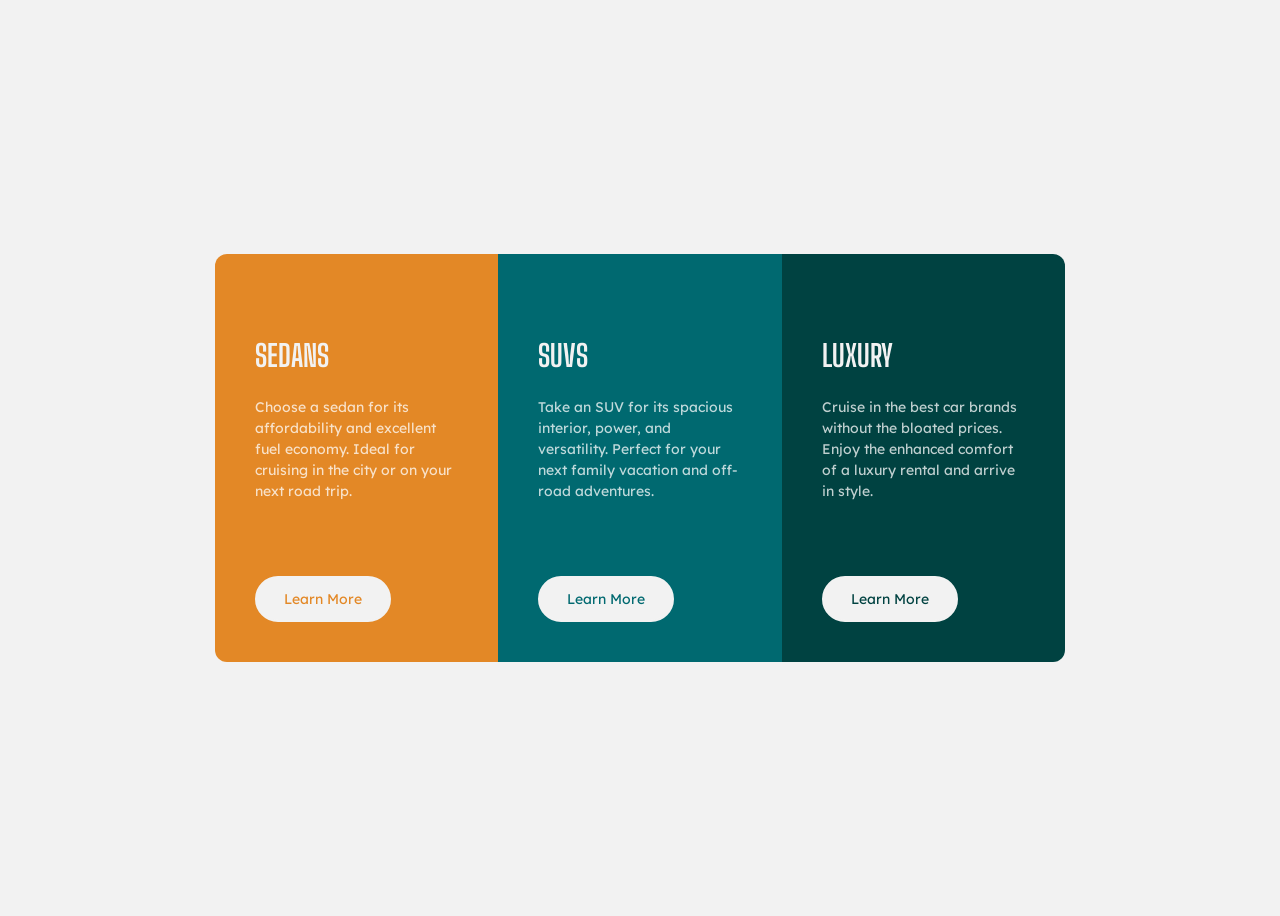
==== index.html @ 767b2dd1 "challenge1" ====
<!DOCTYPE html>
<html lang="en">
<head>
  <meta charset="UTF-8">
  <meta name="viewport" content="width=device-width, initial-scale=1.0">

  <link rel="icon" type="image/png" sizes="32x32" href="./images/favicon-32x32.png">
  <title>Frontend Mentor | 3-column preview card component</title>
  <link rel="stylesheet" href="style.css">

</head>
<body>
  <div class="container">
    <div class="allbox">
      <div class="bx box1">
        <img src="images/icon-sedans.svg" alt="">
        <h2>Sedans</h2>
        <P>Choose a sedan for its affordability and excellent fuel economy. Ideal for cruising in the city 
          or on your next road trip.</P>
        <a href="#">Learn More</a>
      </div>
      <div class="bx box2">
        <img src="images/icon-suvs.svg" alt="">
        <h2>SUVs</h2>
        <P>Take an SUV for its spacious interior, power, and versatility. Perfect for your next family vacation 
          and off-road adventures.</P>
        <a href="#">Learn More</a>

      </div>
      <div class="bx box3">
        <img src="images/icon-luxury.svg" alt="">
        <h2>Luxury</h2>
        <P>Cruise in the best car brands without the bloated prices. Enjoy the enhanced comfort of a luxury 
          rental and arrive in style.</P>
        <a href="#">Learn More</a>
      </div>
    </div>
  </div>

</body>
</html>
---- style.css ----
@import url('https://fonts.googleapis.com/css2?family=Lexend+Deca&display=swap');
@import url('https://fonts.googleapis.com/css2?family=Big+Shoulders+Display:wght@700&display=swap');

body{
    background-color: hsl(0, 0%, 95%);
    min-height: 100vh;
    display: flex;
    align-items: center;
    font-size: 14px;
    font-family: 'Lexend Deca', sans-serif;
    font-weight: 400;
}
.container{
    max-width: 914px;
    margin: 0 auto;
}
.allbox{
    display: grid;
    grid-template-columns: 1fr 1fr 1fr;
    border-radius: 12px;
    margin: 2rem;
    overflow: hidden;
}
.box1{
    background: hsl(31, 77%, 52%);
}
.box2{
    background: hsl(184, 100%, 22%);
}
.box3{
    background: hsl(179, 100%, 13%);
}
.bx{
    padding: 40px;
}
.bx h2{
    font-family: 'Big Shoulders Display', cursive;
    text-transform: uppercase;
    color: hsl(0, 0%, 95%);
    font-size: 30px;
}
.bx p{
    color: hsla(0, 0%, 100%, 0.75);
    line-height: 1.5;
}
.bx a {
    text-decoration: none;
    background-color: hsl(0, 0%, 95%);
    padding: 12px 27px;
    border-radius: 25px;
    margin-top: 60px;
    display: inline-block;
    border: 2px solid hsl(0, 0%, 95%);
    transition: all .5s ease-in-out;
}
.box1 a{
    color: hsl(31, 77%, 52%);
}
.box2 a{
    color: hsl(184, 100%, 22%);
}
.box3 a{
    color: hsl(179, 100%, 13%);
}
.bx a:hover{
    color: hsl(0, 0%, 95%);
    background: transparent;
}
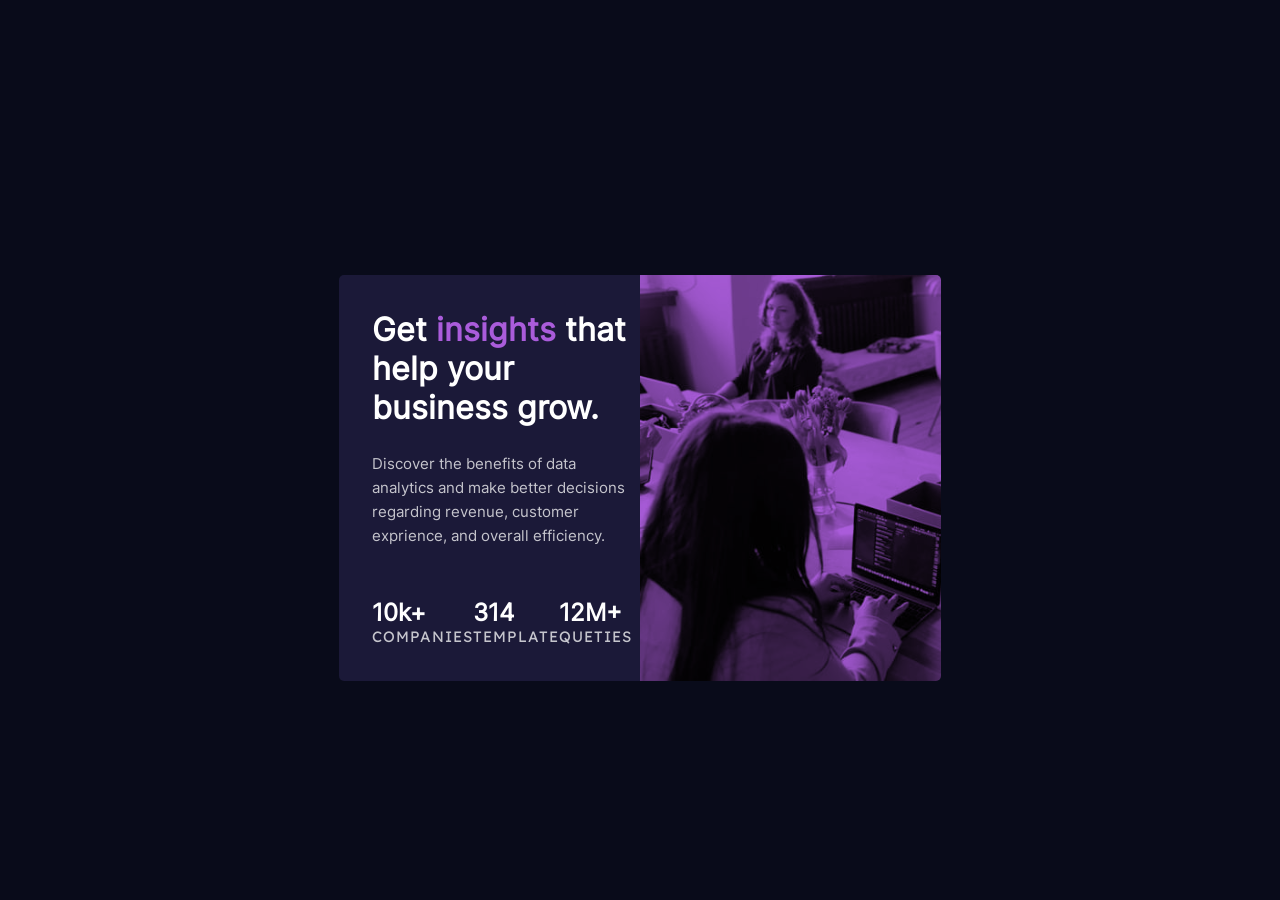
==== commit 580814c3: "remove a folder and put files in a workspace" ====
--- a/index.html
+++ b/index.html
@@ -1,41 +1,41 @@
 <!DOCTYPE html>
 <html lang="en">
 <head>
-  <meta charset="UTF-8">
-  <meta name="viewport" content="width=device-width, initial-scale=1.0">
-
-  <link rel="icon" type="image/png" sizes="32x32" href="./images/favicon-32x32.png">
-  <title>Frontend Mentor | 3-column preview card component</title>
-  <link rel="stylesheet" href="style.css">
-
+    <meta charset="UTF-8">
+    <meta name="viewport" content="width=device-width, initial-scale=1.0">
+    <meta name="viewport" content="width=device-width, initial-scale=1.0">
+    <link rel="stylesheet" href="./style.css">
+    <title>Component</title>
 </head>
 <body>
-  <div class="container">
-    <div class="allbox">
-      <div class="bx box1">
-        <img src="images/icon-sedans.svg" alt="">
-        <h2>Sedans</h2>
-        <P>Choose a sedan for its affordability and excellent fuel economy. Ideal for cruising in the city 
-          or on your next road trip.</P>
-        <a href="#">Learn More</a>
-      </div>
-      <div class="bx box2">
-        <img src="images/icon-suvs.svg" alt="">
-        <h2>SUVs</h2>
-        <P>Take an SUV for its spacious interior, power, and versatility. Perfect for your next family vacation 
-          and off-road adventures.</P>
-        <a href="#">Learn More</a>
-
-      </div>
-      <div class="bx box3">
-        <img src="images/icon-luxury.svg" alt="">
-        <h2>Luxury</h2>
-        <P>Cruise in the best car brands without the bloated prices. Enjoy the enhanced comfort of a luxury 
-          rental and arrive in style.</P>
-        <a href="#">Learn More</a>
-      </div>
+    <div class="Card">
+        <div class="Content">
+            <div class="Left-Div">
+                <div>
+                    <div class="div">
+                        <h1 class="title">Get <span>insights</span> that help your business grow.</h1>
+                        <p class="txt"> Discover the benefits of data analytics and make better decisions regarding revenue, customer exprience, and overall efficiency.</p>
+                        <div class="data">
+                            <div>
+                                <h2>10k+</h2>
+                                <p>COMPANIES</p>
+                            </div>
+                            <div>
+                                <h2>314</h2>
+                                <p>TEMPLATE</p>
+                            </div>
+                            <div>
+                                <h2>12M+</h2>
+                                <p>QUETIES</p>
+                            </div>
+                        </div>
+                    </div>
+                </div>
+            </div>
+            <div class="Right-Div">
+                <!-- Background image -->
+            </div>
+        </div>
     </div>
-  </div>
-
 </body>
 </html>
--- a/style.css
+++ b/style.css
@@ -1,68 +1,159 @@
-@import url('https://fonts.googleapis.com/css2?family=Lexend+Deca&display=swap');
-@import url('https://fonts.googleapis.com/css2?family=Big+Shoulders+Display:wght@700&display=swap');
+@font-face {
+    font-family: Inter;
+    src: url(./Fonts/Inter/static/Inter-Regular.ttf);
+}
 
-body{
-    background-color: hsl(0, 0%, 95%);
-    min-height: 100vh;
-    display: flex;
+@font-face {
+    font-family: Lexend Deca;
+    src: url(./Fonts/Lexend_Deca/static/LexendDeca-Regular.ttf);
+}
+
+:root {
+    --Title-Color: hsl(0, 0%, 100%);
+    --Main-BgColor: hsl(233, 47%, 7%);
+    --Card-BgColor: hsl(244, 38%, 16%);
+    --Image-BgColor: hsl(277, 64%, 61%);
+    --Word-Color: hsla(0, 0%, 100%, 0.6);
+    --Txt-Color: hsla(0, 0%, 100%, 0.75);
+}
+
+* {
+    margin: 0;
+    padding: 0;
+    box-sizing: border-box;
+}
+
+body {
+    background-color: var(--Main-BgColor);
+}
+
+.Card {
+    width: 100%;
+    height: 100vh;
+    display: grid;
+    justify-items: center;
     align-items: center;
-    font-size: 14px;
-    font-family: 'Lexend Deca', sans-serif;
-    font-weight: 400;
 }
-.container{
-    max-width: 914px;
-    margin: 0 auto;
+
+.Content {
+    width: 47%;
+    height: 350px; 
+    display: grid;
+    border-radius: 10px;
+    grid-template-columns: repeat(2, 1fr);
 }
-.allbox{
+
+
+@media (max-width: 800px) {
+    .Content {
+        width: 80%;
+        height: 90%;
+        display: flex;
+        flex-direction: column-reverse;
+    }
+}
+
+.Left-Div {
+    padding: 35px 0px;
+    width: 100%;
+    height: 100%;
+    border-radius: 5px 0 0 5px;
+    background-color: var(--Card-BgColor);
+}
+
+.Left-Div div {
     display: grid;
-    grid-template-columns: 1fr 1fr 1fr;
-    border-radius: 12px;
-    margin: 2rem;
-    overflow: hidden;
+    justify-items: center;
 }
-.box1{
-    background: hsl(31, 77%, 52%);
+
+.Left-Div .div {
+    width: 78%;
 }
-.box2{
-    background: hsl(184, 100%, 22%);
+
+.title {
+    color: var(--Title-Color);
+    font-family: Inter, sans-serif;
 }
-.box3{
-    background: hsl(179, 100%, 13%);
+
+.title span {
+    color: var(--Image-BgColor);
 }
-.bx{
-    padding: 40px;
+
+.txt {
+    font-family: Inter;
+    padding-top: 25px;
+    color: var(--Txt-Color);
+    font-size: 15px;
+    line-height: 1.6;
 }
-.bx h2{
-    font-family: 'Big Shoulders Display', cursive;
-    text-transform: uppercase;
-    color: hsl(0, 0%, 95%);
-    font-size: 30px;
+
+@media (max-width: 800px) {
+    .title, .txt {
+        text-align: center;
+    }
 }
-.bx p{
-    color: hsla(0, 0%, 100%, 0.75);
-    line-height: 1.5;
+
+.data {
+    width: 100%;
+    padding-top: 50px;
+    display: grid;
+    grid-template-columns: repeat(3, 1fr);
 }
-.bx a {
-    text-decoration: none;
-    background-color: hsl(0, 0%, 95%);
-    padding: 12px 27px;
-    border-radius: 25px;
-    margin-top: 60px;
-    display: inline-block;
-    border: 2px solid hsl(0, 0%, 95%);
-    transition: all .5s ease-in-out;
+
+@media (max-width: 800px) {
+    .Left-Div div,
+    .div {
+        justify-content: center;
+        align-items: center;
+        display: flex;
+        flex-direction: column;
+    }
+    .data {
+        width: fit-content;
+        display: flex;
+        flex-direction: column;
+    }
 }
-.box1 a{
-    color: hsl(31, 77%, 52%);
+
+.data div {
+    display: grid;
+    justify-items: start;
 }
-.box2 a{
-    color: hsl(184, 100%, 22%);
+
+@media (max-width: 800px) {
+    .data div {
+        justify-items: center;
+        margin: 15px;
+    }
 }
-.box3 a{
-    color: hsl(179, 100%, 13%);
+
+.data h2 {
+    font-family: Inter;
+    color: var(--Title-Color);
 }
-.bx a:hover{
-    color: hsl(0, 0%, 95%);
-    background: transparent;
+
+.data p {
+    font-family: Lexend Deca;
+    letter-spacing: 1px;
+    font-size: 15px;
+    color: var(--Txt-Color);
+}
+
+.Right-Div {
+    background-size: cover;
+    border-radius: 0 5px 5px 0;                 /* lefTop = 0 rightTop = 5px rightBottom = 5px letfBottom = 0 */
+    background-blend-mode: multiply;
+    background-color: var(--Image-BgColor);
+    background-image: url(./image-header-desktop.jpg);
+}
+
+@media (max-width: 800px) {
+    .Left-Div {
+        height: 69%;
+        border-radius: 0 0 10px 10px;   
+    }
+    .Right-Div{
+        border-radius: 10px 10px 0 0;
+        height: 100%;
+    }
 }
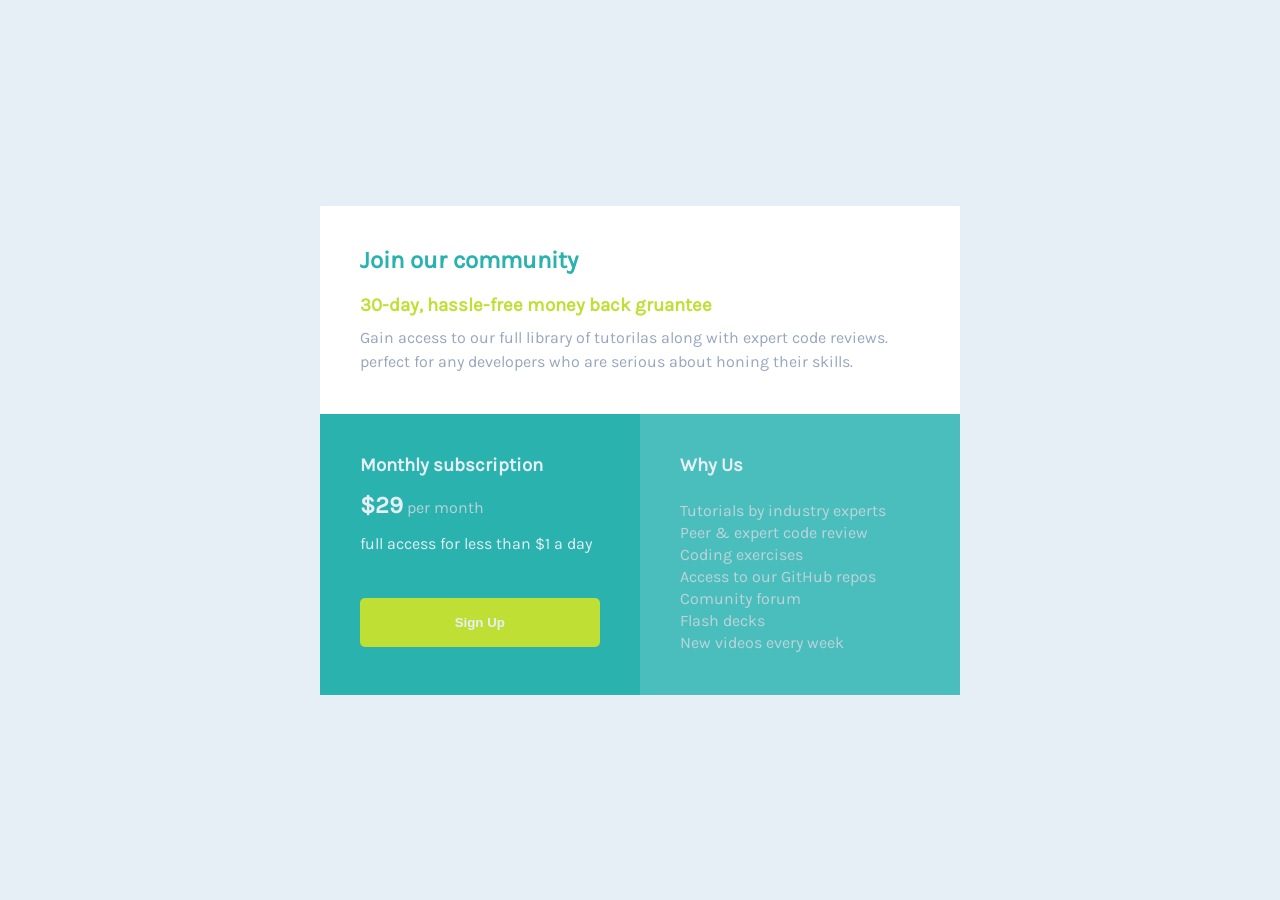
==== commit 72155d61: "challange-2" ====
--- a/index.html
+++ b/index.html
@@ -3,37 +3,36 @@
 <head>
     <meta charset="UTF-8">
     <meta name="viewport" content="width=device-width, initial-scale=1.0">
-    <meta name="viewport" content="width=device-width, initial-scale=1.0">
     <link rel="stylesheet" href="./style.css">
-    <title>Component</title>
+    <link rel="icon" type="image/png" sizes="32x32" href="./images/favicon-32x32.png">
+    <title>Frontend Mentor | Single price grid component</title>
 </head>
 <body>
-    <div class="Card">
-        <div class="Content">
-            <div class="Left-Div">
-                <div>
-                    <div class="div">
-                        <h1 class="title">Get <span>insights</span> that help your business grow.</h1>
-                        <p class="txt"> Discover the benefits of data analytics and make better decisions regarding revenue, customer exprience, and overall efficiency.</p>
-                        <div class="data">
-                            <div>
-                                <h2>10k+</h2>
-                                <p>COMPANIES</p>
-                            </div>
-                            <div>
-                                <h2>314</h2>
-                                <p>TEMPLATE</p>
-                            </div>
-                            <div>
-                                <h2>12M+</h2>
-                                <p>QUETIES</p>
-                            </div>
-                        </div>
-                    </div>
-                </div>
+    <div class="body">
+        <div class="first">
+            <h2>Join our community</h2>
+            <h3>30-day, hassle-free money back gruantee</h3>
+            <p>Gain access to our full library of tutorilas along with expert code reviews. <br>
+                perfect for any developers who are serious about honing their skills.</p>
+        </div>
+        <div class="Second">
+            <div class="third">
+                <h3>Monthly subscription</h3>
+                <span><h2>$29</h2> per month</span>
+                <p>full access for less than $1 a day</p>
+                <input type="button" value="Sign Up">
             </div>
-            <div class="Right-Div">
-                <!-- Background image -->
+            <div class="fourth">
+                <h3>Why Us</h3>
+                <ul>
+                    <li>Tutorials by industry experts</li>
+                    <li>Peer & expert code review</li>
+                    <li>Coding exercises</li>
+                    <li>Access to our GitHub repos</li>
+                    <li>Comunity forum</li>
+                    <li>Flash decks</li>
+                    <li>New videos every week</li>
+                </ul>
             </div>
         </div>
     </div>
--- a/style.css
+++ b/style.css
@@ -1,20 +1,13 @@
 @font-face {
-    font-family: Inter;
-    src: url(./Fonts/Inter/static/Inter-Regular.ttf);
-}
-
-@font-face {
-    font-family: Lexend Deca;
-    src: url(./Fonts/Lexend_Deca/static/LexendDeca-Regular.ttf);
+    font-family: Karla;
+    src: url(./Fonts/Karla/static/Karla-Regular.ttf);
 }
 
 :root {
-    --Title-Color: hsl(0, 0%, 100%);
-    --Main-BgColor: hsl(233, 47%, 7%);
-    --Card-BgColor: hsl(244, 38%, 16%);
-    --Image-BgColor: hsl(277, 64%, 61%);
-    --Word-Color: hsla(0, 0%, 100%, 0.6);
-    --Txt-Color: hsla(0, 0%, 100%, 0.75);
+    --Cayon-Color: hsl(179, 62%, 43%);
+    --Bright-Yellow-Color: hsl(71, 73%, 54%);
+    --Light-Grey-Color: hsl(204, 43%, 93%);
+    --Grayish-Blue-Color: hsl(218, 22%, 67%);
 }
 
 * {
@@ -24,136 +17,94 @@
 }
 
 body {
-    background-color: var(--Main-BgColor);
+    font-family: Karla;
+    background-color: var(--Light-Grey-Color);
+    height: 100vh;
+    display: flex;
+    flex-direction: column;
+    justify-content: center;
+    align-items: center;
+
 }
 
-.Card {
-    width: 100%;
-    height: 100vh;
-    display: grid;
-    justify-items: center;
-    align-items: center;
+.first {
+    padding: 40px;
+    background-color: rgb(255, 255, 255);
 }
 
-.Content {
-    width: 47%;
-    height: 350px; 
+.first h2 {
+    color: var(--Cayon-Color);
+}
+
+.first h3 {
+    margin-top: 20px;
+    color: var(--Bright-Yellow-Color);
+}
+
+.first p {
+    margin-top: 10px;
+    line-height: 1.5;
+    font-size: 16px;
+}
+
+.first p {
+    color: var(--Grayish-Blue-Color);
+}
+
+.Second {
     display: grid;
-    border-radius: 10px;
     grid-template-columns: repeat(2, 1fr);
 }
 
-
-@media (max-width: 800px) {
-    .Content {
-        width: 80%;
-        height: 90%;
-        display: flex;
-        flex-direction: column-reverse;
-    }
+.third {
+    padding: 40px;
+    background-color: var(--Cayon-Color);
 }
 
-.Left-Div {
-    padding: 35px 0px;
-    width: 100%;
-    height: 100%;
-    border-radius: 5px 0 0 5px;
-    background-color: var(--Card-BgColor);
+.third h3 {
+    margin-bottom: 15px;
 }
 
-.Left-Div div {
-    display: grid;
-    justify-items: center;
+.third h2,
+.third h3, 
+.third p, 
+.fourth h3 {
+    color: var(--Light-Grey-Color);
 }
 
-.Left-Div .div {
-    width: 78%;
+.third span {
+    color: hsla(216, 20%, 85%, 0.853);
 }
 
-.title {
-    color: var(--Title-Color);
-    font-family: Inter, sans-serif;
+.third p {
+    margin-top: 15px;
 }
 
-.title span {
-    color: var(--Image-BgColor);
+.third span h2 {
+    display: inline;
 }
 
-.txt {
-    font-family: Inter;
-    padding-top: 25px;
-    color: var(--Txt-Color);
-    font-size: 15px;
-    line-height: 1.6;
+.third input {
+    font-weight: 700;
+    border-radius: 5px;
+    margin-top: 45px;
+    background-color: var(--Bright-Yellow-Color);
+    padding: 17px 95px;
+    border: none;
+    color: var(--Light-Grey-Color);
 }
 
-@media (max-width: 800px) {
-    .title, .txt {
-        text-align: center;
-    }
+.fourth {
+    padding: 40px;
+    background-color: #4abebd;
 }
 
-.data {
-    width: 100%;
-    padding-top: 50px;
-    display: grid;
-    grid-template-columns: repeat(3, 1fr);
+.fourth ul {
+    margin-top: 25px;
+    list-style: none;
 }
 
-@media (max-width: 800px) {
-    .Left-Div div,
-    .div {
-        justify-content: center;
-        align-items: center;
-        display: flex;
-        flex-direction: column;
-    }
-    .data {
-        width: fit-content;
-        display: flex;
-        flex-direction: column;
-    }
-}
-
-.data div {
-    display: grid;
-    justify-items: start;
-}
-
-@media (max-width: 800px) {
-    .data div {
-        justify-items: center;
-        margin: 15px;
-    }
-}
-
-.data h2 {
-    font-family: Inter;
-    color: var(--Title-Color);
-}
-
-.data p {
-    font-family: Lexend Deca;
-    letter-spacing: 1px;
-    font-size: 15px;
-    color: var(--Txt-Color);
-}
-
-.Right-Div {
-    background-size: cover;
-    border-radius: 0 5px 5px 0;                 /* lefTop = 0 rightTop = 5px rightBottom = 5px letfBottom = 0 */
-    background-blend-mode: multiply;
-    background-color: var(--Image-BgColor);
-    background-image: url(./image-header-desktop.jpg);
-}
-
-@media (max-width: 800px) {
-    .Left-Div {
-        height: 69%;
-        border-radius: 0 0 10px 10px;   
-    }
-    .Right-Div{
-        border-radius: 10px 10px 0 0;
-        height: 100%;
-    }
+.fourth li {
+    margin-bottom: 3px;
+    color: hsla(216, 20%, 85%, 0.853);
 }
